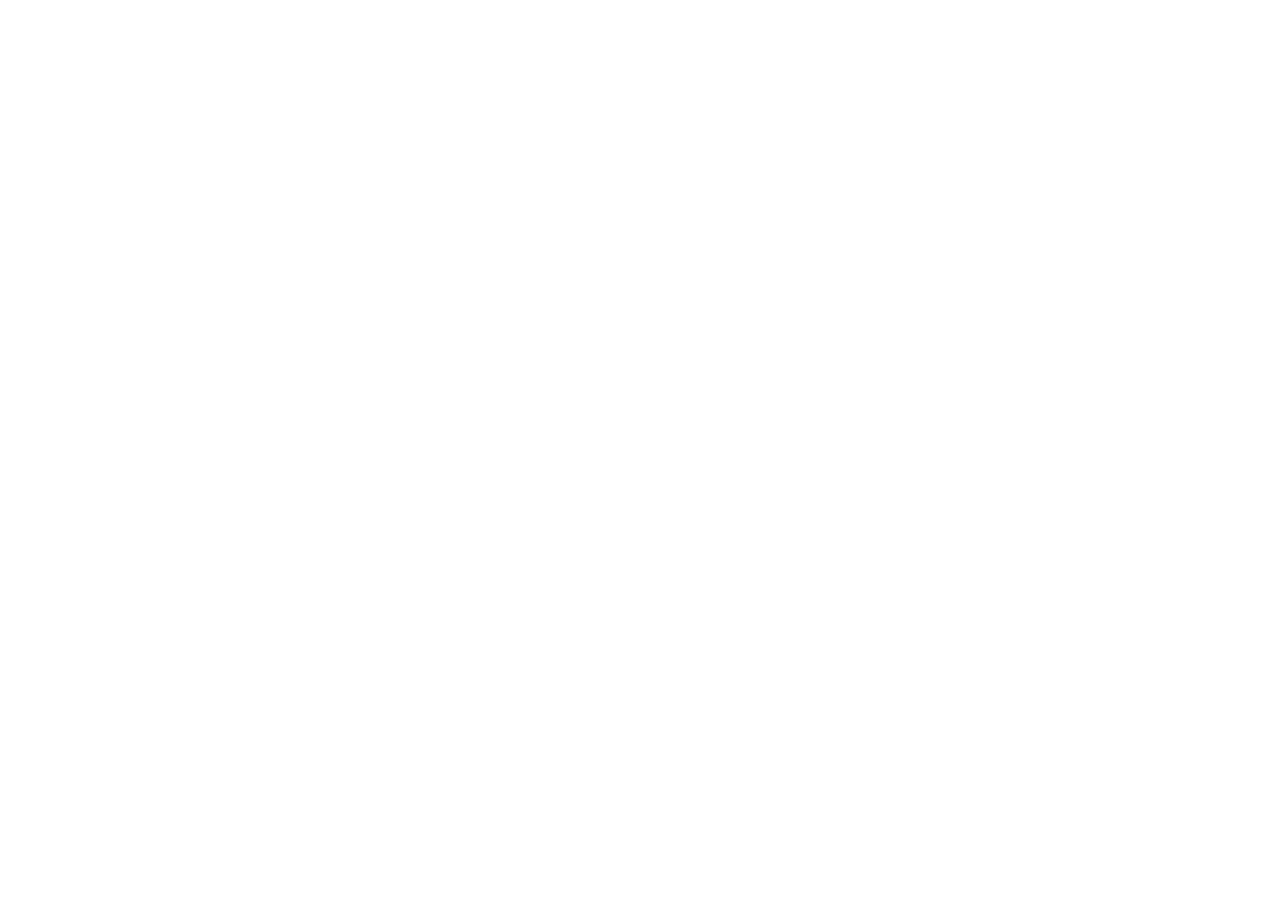
==== pages/detail.html @ 2c82b3c2 "Scaffold + Menu Pages Done" ====
<!DOCTYPE html>
<html lang="en">
<head>
    <meta charset="UTF-8">
    <meta name="viewport" content="width=device-width, initial-scale=1.0">
    <title>Aroma Bumi - Detail</title>

    <!-- Fonts -->
    <link href='https://fonts.googleapis.com/css?family=Lato:400,700' rel='stylesheet' type='text/css'>
</head>
<body>
    
</body>
</html>
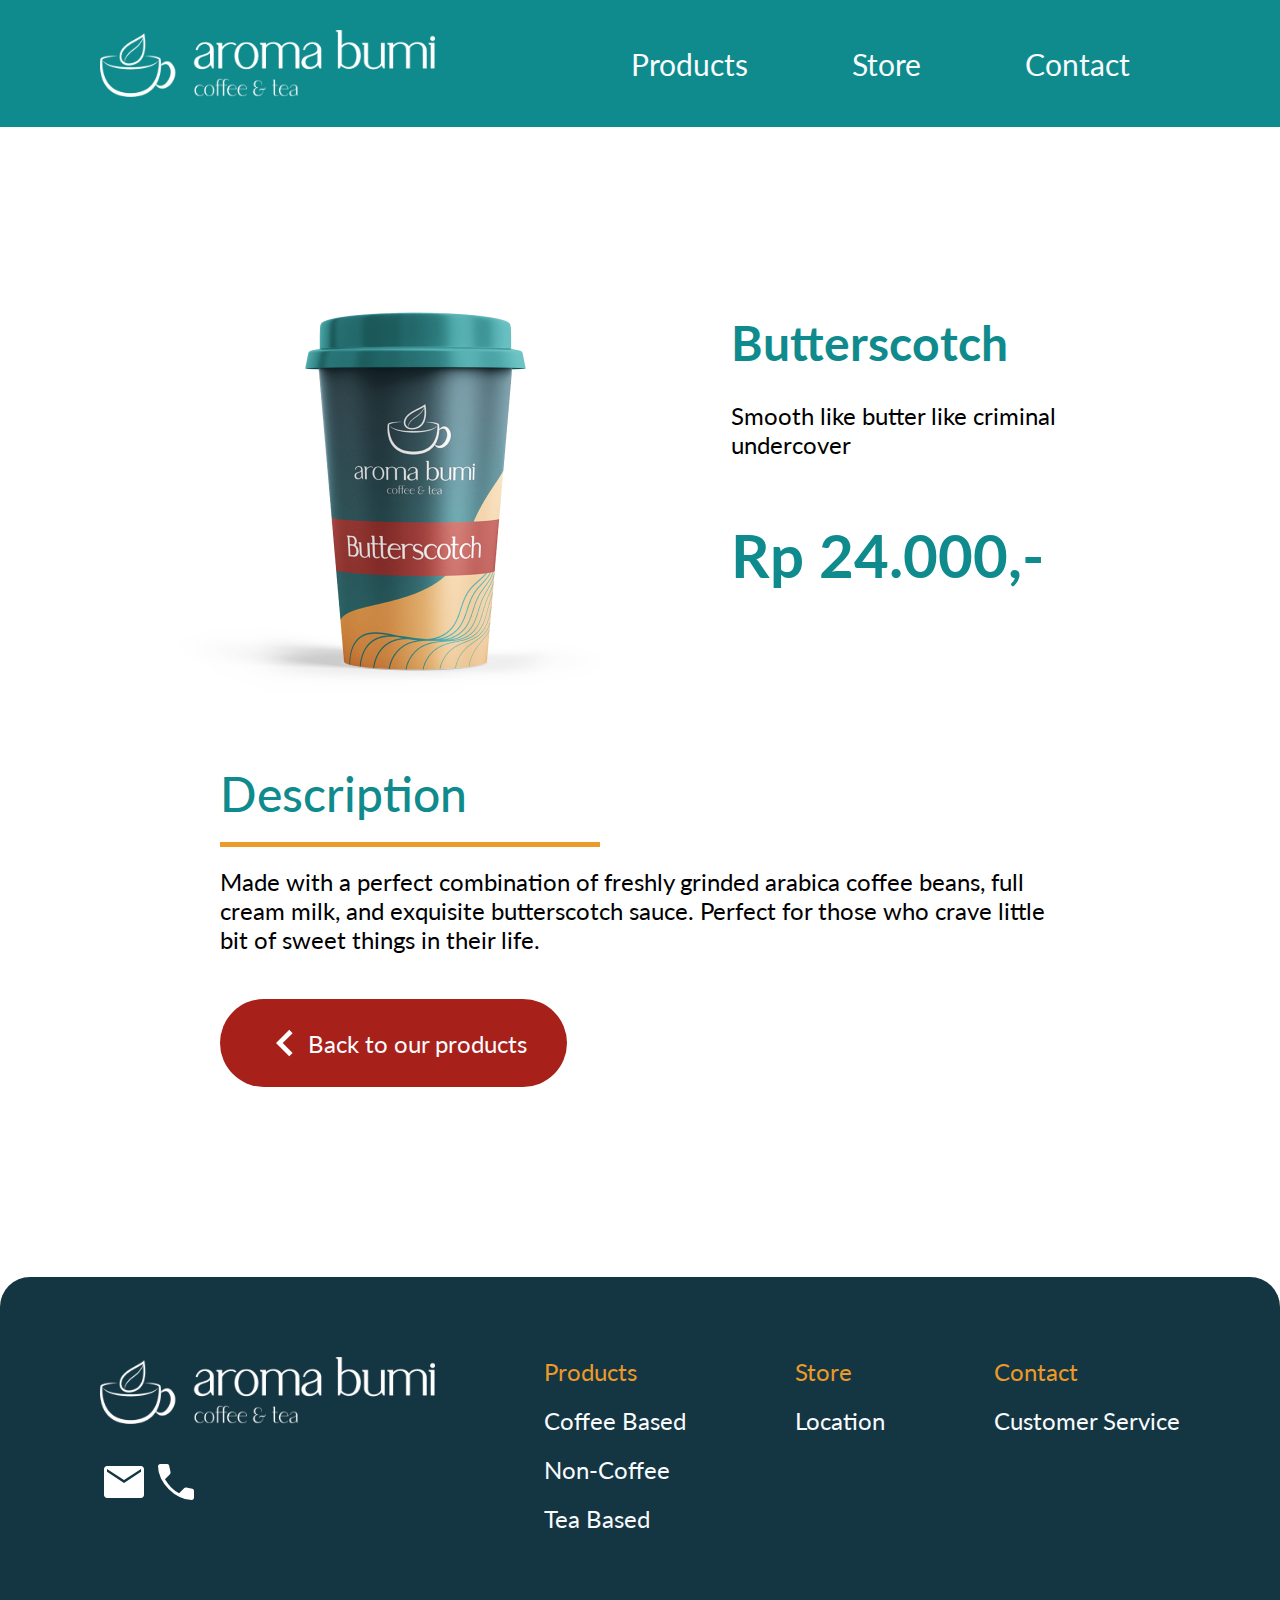
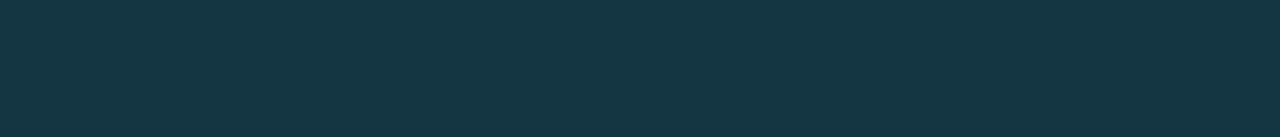
==== commit 5a1113b9: "detail page done" ====
--- a/pages/detail.html
+++ b/pages/detail.html
@@ -1,14 +1,89 @@
 <!DOCTYPE html>
 <html lang="en">
+
 <head>
     <meta charset="UTF-8">
     <meta name="viewport" content="width=device-width, initial-scale=1.0">
     <title>Aroma Bumi - Detail</title>
 
+    <!-- CSS -->
+    <link rel="stylesheet" href="../css/style.css">
+
     <!-- Fonts -->
     <link href='https://fonts.googleapis.com/css?family=Lato:400,700' rel='stylesheet' type='text/css'>
 </head>
+
 <body>
-    
+    <header>
+        <div class="container">
+            <ul>
+                <a class="logo" href="../pages/home.html"></a>
+                <div class="items-container">
+                    <a class="items" href="../pages/home.html">Products</a>
+                    <a class="items" href="../pages/home.html">Store</a>
+                    <a class="items" href="../pages/home.html">Contact</a>
+                </div>
+            </ul>
+        </div>
+    </header>
+
+    <div class="main">
+        <div class="container">
+            <div class="detail-menu">
+                <img src="../assets/butterscotch2.png">
+                <div>
+                    <h1 style="padding-bottom:30px">Butterscotch</h1>
+                    <p style="font-size: 24px; font-weight: 500px;">Smooth like butter like criminal undercover</p>
+
+                    <h1 style="font-size: 60px; padding: 60px 0px;">Rp 24.000,-</h1>
+                </div>
+            </div>
+
+            <div class="description-detail">
+                <h1 style="font-weight: 500;">Description</h1>
+                <div class="divider"></div>
+                <p style="font-size: 24px; font-weight: 400;">Made with a perfect combination of freshly grinded arabica
+                    coffee beans, full cream milk,
+                    and exquisite butterscotch sauce. Perfect for those who crave little bit of sweet things
+                    in their life.</p>
+
+                <a href="../pages/menu.html">
+                    <div class="button">
+                        <img src="../assets/Arrow.svg" style="filter: invert(1); rotate: 180deg;">
+                        <p style="font-size: 24px; font-weight: 400;">Back to our products</p>
+                    </div>
+                </a>
+            </div>
+        </div>
+    </div>
+    <footer>
+        <div class="container">
+            <div class="logo-container">
+                <a class="logo" href="../pages/home.html"></a>
+                <div style="gap: 27px; padding-top: 31px;">
+                    <img style="filter:invert(1)" src="../assets/MAIL ICON.svg">
+                    <img style="filter:invert(1)" src="../assets/PHONE ICON.svg">
+                </div>
+            </div>
+
+            <div class="links-container">
+                <a class="link" style="color:var(--accent)" href="../pages/home.html">Products</a>
+                <a class="link" href="../pages/home.html">Coffee Based</a>
+                <a class="link" href="../pages/home.html">Non-Coffee</a>
+                <a class="link" href="../pages/home.html">Tea Based</a>
+            </div>
+
+            <div class="links-container">
+                <a class="link" style="color:var(--accent)" href="../pages/home.html">Store</a>
+                <a class="link" href="../pages/home.html">Location</a>
+            </div>
+
+            <div class="links-container">
+                <a class="link" style="color:var(--accent)" href="../pages/home.html">Contact</a>
+                <a class="link" href="../pages/home.html">Customer Service</a>
+            </div>
+        </div>
+    </footer>
 </body>
+
 </html>--- a/css/style.css
+++ b/css/style.css
@@ -0,0 +1,264 @@
+:root {
+   --primary: #0F8B8D;
+   --secondary: #143642;
+   --accent: #EC9A29;
+   --button: #A8201A;
+   --background: #FFF;
+   --font-light: #F9FBFE;
+   --font-dark: #143642;
+}
+
+* {
+   margin: 0;
+   padding: 0;
+   box-sizing: border-box;
+   font-family: 'Lato', sans-serif;
+}
+
+ul {
+   list-style-type: none;
+   display: flex;
+   flex-direction: row;
+   justify-content: space-between;
+   align-items: center;
+}
+h1, h2, h3 {
+   color: var(--primary);
+}
+
+h1 {
+   font-size: 48px;
+   font-weight: 700;
+}
+
+a {
+   text-decoration: none;
+}
+
+.container {
+   width: 100%;
+   padding: 0 100px;
+}
+
+.main {
+   padding-top: 245px;
+}
+
+.pageTitle {
+   color: var(--primary);
+   font-size: 48px;
+   font-weight: 700;
+   padding-bottom: 40px;
+}
+
+/* Header */
+header {
+   background-color: var(--primary);
+   padding: 30px 0;
+   width: 100%;
+   position: fixed;
+}
+
+.logo {
+   content: url('../assets/Logo White.png');
+   width: 335px;
+   height: 67px;
+}
+
+.items {
+   color: var(--font-light);
+   font-size: 30px;
+   font-weight: 400;
+   padding: 50px;
+}
+
+.items:hover {
+   color: var(--accent);
+   transition: 0.5s;
+}
+
+/* Menu */
+.menu-container {
+   display: flex;
+   flex-direction: column;
+   text-align: center;
+}
+
+.menu-container p {
+   color: var(--font-dark);
+   font-size: 24px;
+   font-weight: 500;
+   padding-bottom: 40px;
+}
+
+.card-container {
+   display: flex;
+   flex-direction: column;
+   align-items: center;
+   gap: 20px;
+}
+
+.top-container,
+.bottom-container {
+   display: flex;
+   justify-content: center;
+   gap: 120px;
+   margin-bottom: 40px;
+   flex-wrap: wrap;
+}
+
+.card-container p {
+   padding: 0;
+   margin: 0;
+}
+
+.card-container .menu-title {
+   color: var(--font-light);
+   font-size: 20px;
+   font-weight: 700;
+}
+
+.card-container .menu-price {
+   color: var(--font-light);
+   font-size: 18px;
+   font-weight: 400;
+}
+
+.card {
+   background-image: url('../assets/Coffee Background.png');
+   border-radius: 20px;
+   padding: 15px;
+   width: 216px;
+   height: 200px;
+   text-align: center;
+}
+
+.card img {
+   width: 186px;
+   height: 140px;
+   top: 0;
+}
+
+
+/* Find Us */
+.findus-container {
+   display: flex;
+   flex-direction: column;
+   align-items: start;
+   padding: 0px 140px;
+}
+
+.findus-container h1 {
+   padding-bottom: 20px;
+}
+
+.detailMap p {
+   font-size: 24px;
+   font-weight: 400;
+}
+
+.detailBox {
+   width: 475px;
+   height: 200px;
+   border-radius: 20px;
+   border-style: solid;
+   border-width: 1px;
+   border-color: #D2D2D2;
+   padding: 20px 45px;
+   margin: 20px 0px;
+}
+
+.detailBox p {
+   font-size: 20px;
+   font-weight: 200;
+}
+
+.detailBox h2 {
+   font-size: 30px;
+   font-weight: 700;
+   margin-bottom: 20px;
+}
+
+.findus-wrapper img {
+   border-radius: 20px;
+}
+
+.findus-wrapper{
+   display: flex;
+   flex-direction: row;
+   justify-content: space-between;
+   align-items: center;
+   width: 100%;
+}
+
+/* Footer */
+footer .container {
+   display: flex;
+   flex-direction: row;
+   justify-content: space-between;
+   background-color: var(--secondary);
+   width: 100%;
+   height: 460px;
+   padding: 80px 100px;
+   border-top-left-radius: 30px;
+   border-top-right-radius: 30px;
+   margin-top: 100px;
+}
+
+.logo-container {
+   width: 335px;
+}
+
+.links-container {
+   display: flex;
+   flex-direction: column;
+   gap: 20px;
+}
+
+.links-container a {
+   color: var(--font-light);
+   font-size: 24px;
+   font-weight: 400;
+}
+
+.links-container a:hover {
+   color: var(--accent);
+   transition: 0.5s;
+}
+
+.detail-menu {
+   display: flex;
+   flex-direction: row;
+   align-items: center;
+}
+
+.description-detail {
+   padding: 45px 120px;
+}
+
+.description-detail .divider {
+   width: 380px;
+   height: 5px;
+   background-color: var(--accent);
+   margin: 20px 0px;
+}
+
+.button {
+   display: flex;
+   flex-direction: row;
+   align-items: center;
+   width: fit-content;
+   background-color: var(--button);
+   border-radius: 55px;
+   margin: 45px 0px;
+   padding: 20px 40px;
+   color: var(--font-light);
+}
+
+.button:hover {
+   background-color: var(--accent);
+   transition: 0.5s;
+}
+
+/* Responsive Smartphone */
+@media only screen and (max-width: 600px) {}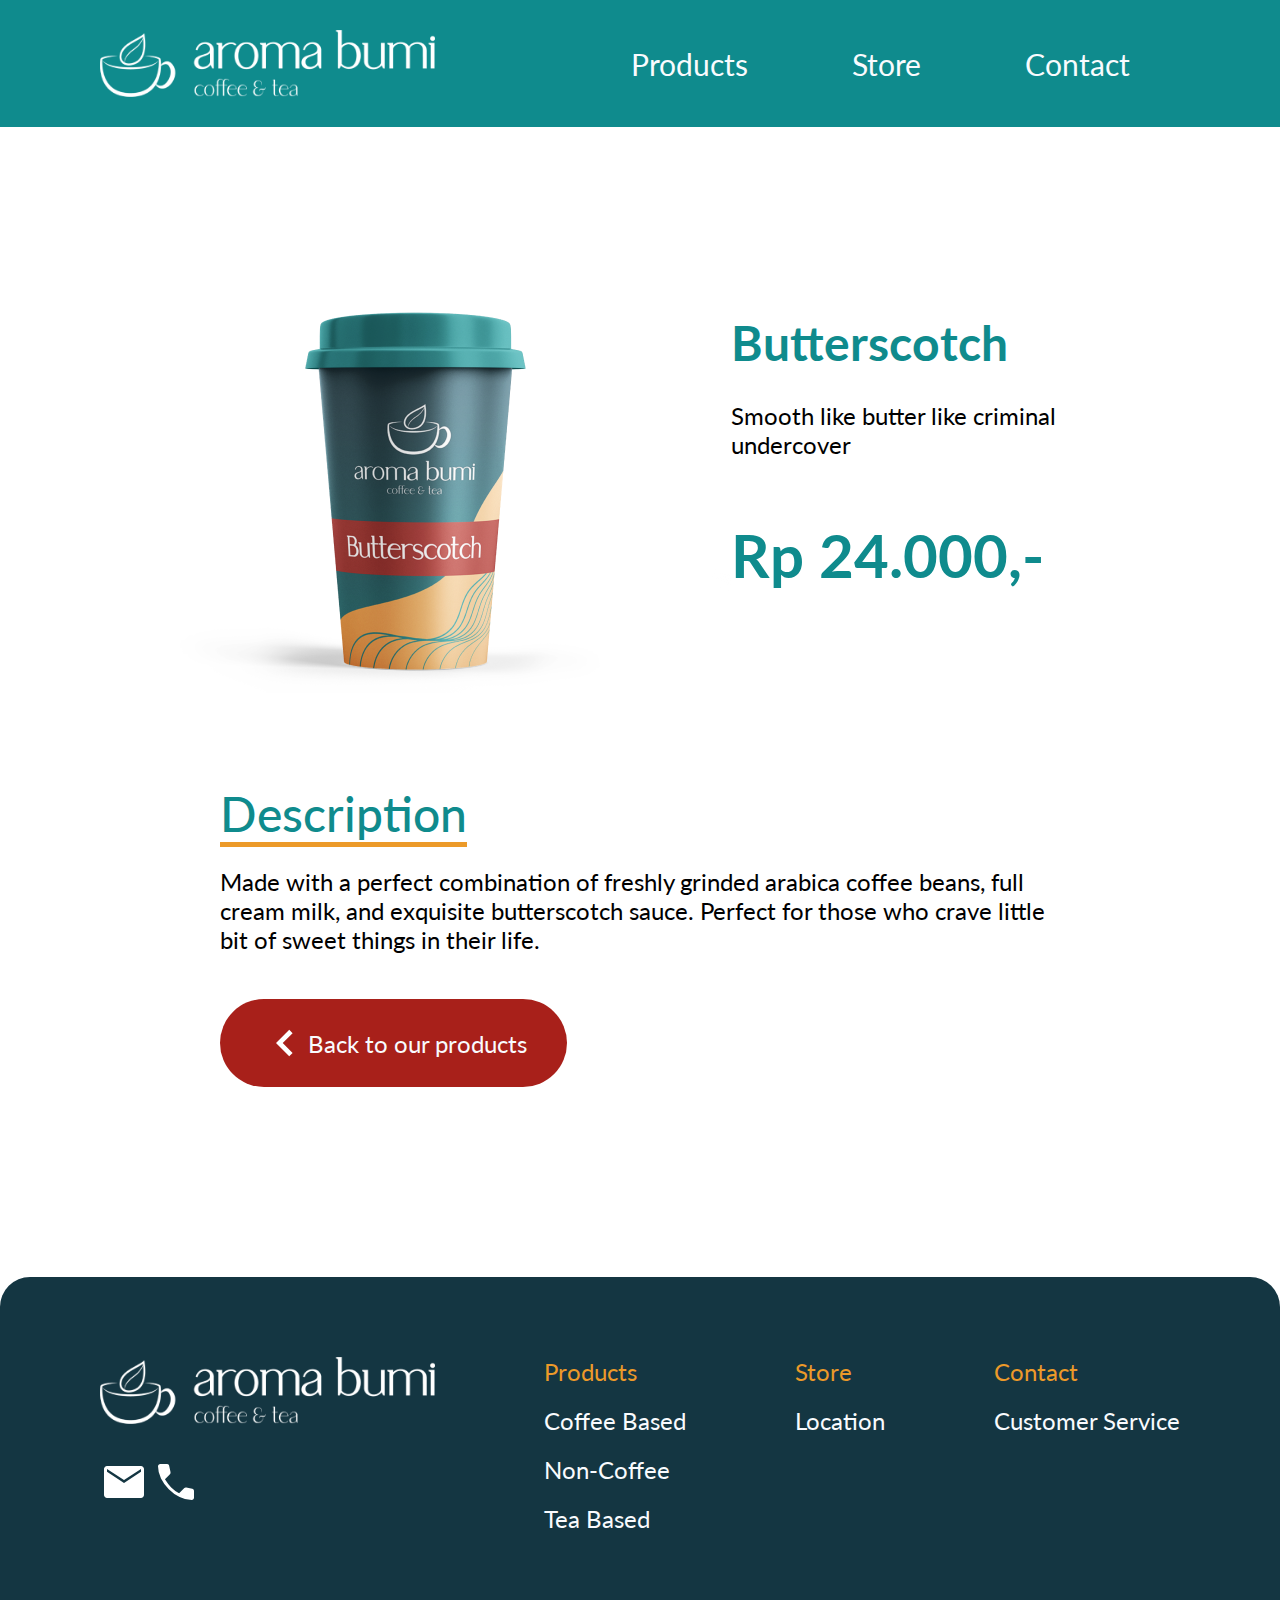
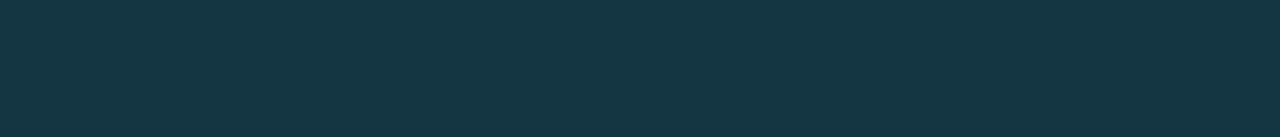
==== commit 991a4b75: "Home Page Done" ====
--- a/pages/detail.html
+++ b/pages/detail.html
@@ -40,8 +40,9 @@
             </div>
 
             <div class="description-detail">
-                <h1 style="font-weight: 500;">Description</h1>
-                <div class="divider"></div>
+                <div class="divider">
+                    <h1 style="font-weight: 500;">Description</h1>
+                </div>
                 <p style="font-size: 24px; font-weight: 400;">Made with a perfect combination of freshly grinded arabica
                     coffee beans, full cream milk,
                     and exquisite butterscotch sauce. Perfect for those who crave little bit of sweet things
--- a/css/style.css
+++ b/css/style.css
@@ -6,6 +6,7 @@
    --background: #FFF;
    --font-light: #F9FBFE;
    --font-dark: #143642;
+   --transparent-secondary: rgba(20, 54, 66, 0.7);
 }
 
 * {
@@ -15,6 +16,91 @@
    font-family: 'Lato', sans-serif;
 }
 
+/* Home Pages */
+.home-header {
+   position: relative;
+   width: 100%;
+   height: 100vh;
+   background: url('../assets/Coffe Header.png') no-repeat center center/cover;
+   background-color: grey;
+   display: flex;
+   flex-direction: column;
+   color: var(--font-light);
+   border-radius: 0px 0px 30px 30px;
+}
+
+.home-header::before {
+   content: "";
+   position: absolute;
+   top: 0;
+   left: 0;
+   width: 100%;
+   height: 100%;
+   background: var(--transparent-secondary);
+   border-radius: 0px 0px 30px 30px;
+}
+
+.header-container {
+   display: flex;
+   flex-direction: column;
+   align-items: center;
+   justify-content: center;
+   text-align: center;
+   padding: 180px 380px 0px 380px;
+}
+
+.headerHome {
+   font-size: 70px;
+   font-weight: 800;
+   color: var(--font-light);
+   letter-spacing: 1px;
+}
+
+.header2Home {
+   font-size: 36px;
+   font-weight: 400;
+   color: var(--font-light);
+}
+
+.home-wrapper {
+   display: flex;
+   flex-direction: row;
+   padding: 50px 180px;
+   justify-content: center;
+   align-items: center;
+   gap: 70px;
+}
+
+.home-wrapper p{
+   font-size: 24px;
+   font-weight: 400;
+}
+
+.home-img {
+   width: auto;
+   height: auto;
+   background-size: cover;
+   background-position: center;
+}
+
+.home-img img {
+   object-fit: cover;
+   border-radius: 30px;
+}
+
+.feed-row {
+   margin-top: 50px;
+   display: flex;
+   flex-direction: row;
+   justify-content: space-between;
+}
+
+.feed-row img{
+   width: 237px;
+   height: 237px;
+}
+
+/* Other Pages */
 ul {
    list-style-type: none;
    display: flex;
@@ -22,7 +108,10 @@
    justify-content: space-between;
    align-items: center;
 }
-h1, h2, h3 {
+
+h1,
+h2,
+h3 {
    color: var(--primary);
 }
 
@@ -42,6 +131,10 @@
 
 .main {
    padding-top: 245px;
+}
+
+.home-main {
+   padding-top:50px;
 }
 
 .pageTitle {
@@ -183,7 +276,7 @@
    border-radius: 20px;
 }
 
-.findus-wrapper{
+.findus-wrapper {
    display: flex;
    flex-direction: row;
    justify-content: space-between;
@@ -236,10 +329,9 @@
    padding: 45px 120px;
 }
 
-.description-detail .divider {
-   width: 380px;
-   height: 5px;
-   background-color: var(--accent);
+.divider {
+   width: max-content;
+   border-bottom: 5px solid var(--accent);
    margin: 20px 0px;
 }
 
@@ -260,5 +352,72 @@
    transition: 0.5s;
 }
 
+.help-wrapper {
+   display: flex;
+   flex-direction: column;
+   padding: 0px 260px 0px 260px;
+}
+
+form {
+   display: flex;
+   flex-direction: column;
+   width: 100%;
+   margin: 0 auto;
+   border: 2px solid #D2D2D2;
+   border-radius: 20px;
+   padding: 50px 100px;
+}
+
+.input-group {
+   display: flex;
+   flex-direction: row;
+   align-items: flex-start;
+}
+
+.input-group input,
+.input-group textarea {
+   display: flex;
+   width: 60%;
+   height: 71px;
+   border: 1px solid #ddd;
+   border-radius: 20px;
+   font-size: 16px;
+   padding: 20px 50px;
+   margin-bottom: 20px;
+   font-size: 24px;
+   font-weight: 400;
+}
+
+.input-group textarea {
+   height: 100px;
+   resize: vertical;
+}
+
+.input-group label {
+   display: block;
+   font-weight: bold;
+   margin-bottom: 5px;
+   width: 40%;
+   font-size: 30px;
+   font-weight: 700;
+}
+
+.button-container {
+   display: flex;
+   flex-direction: row;
+   justify-content: center;
+}
+
+.button-container button {
+   border: none;
+   width: 30%;
+   height: 71px;
+   padding: 20px 70px;
+   font-size: 24px;
+   font-weight: 700;
+   justify-content: center;
+}
+
+
 /* Responsive Smartphone */
 @media only screen and (max-width: 600px) {}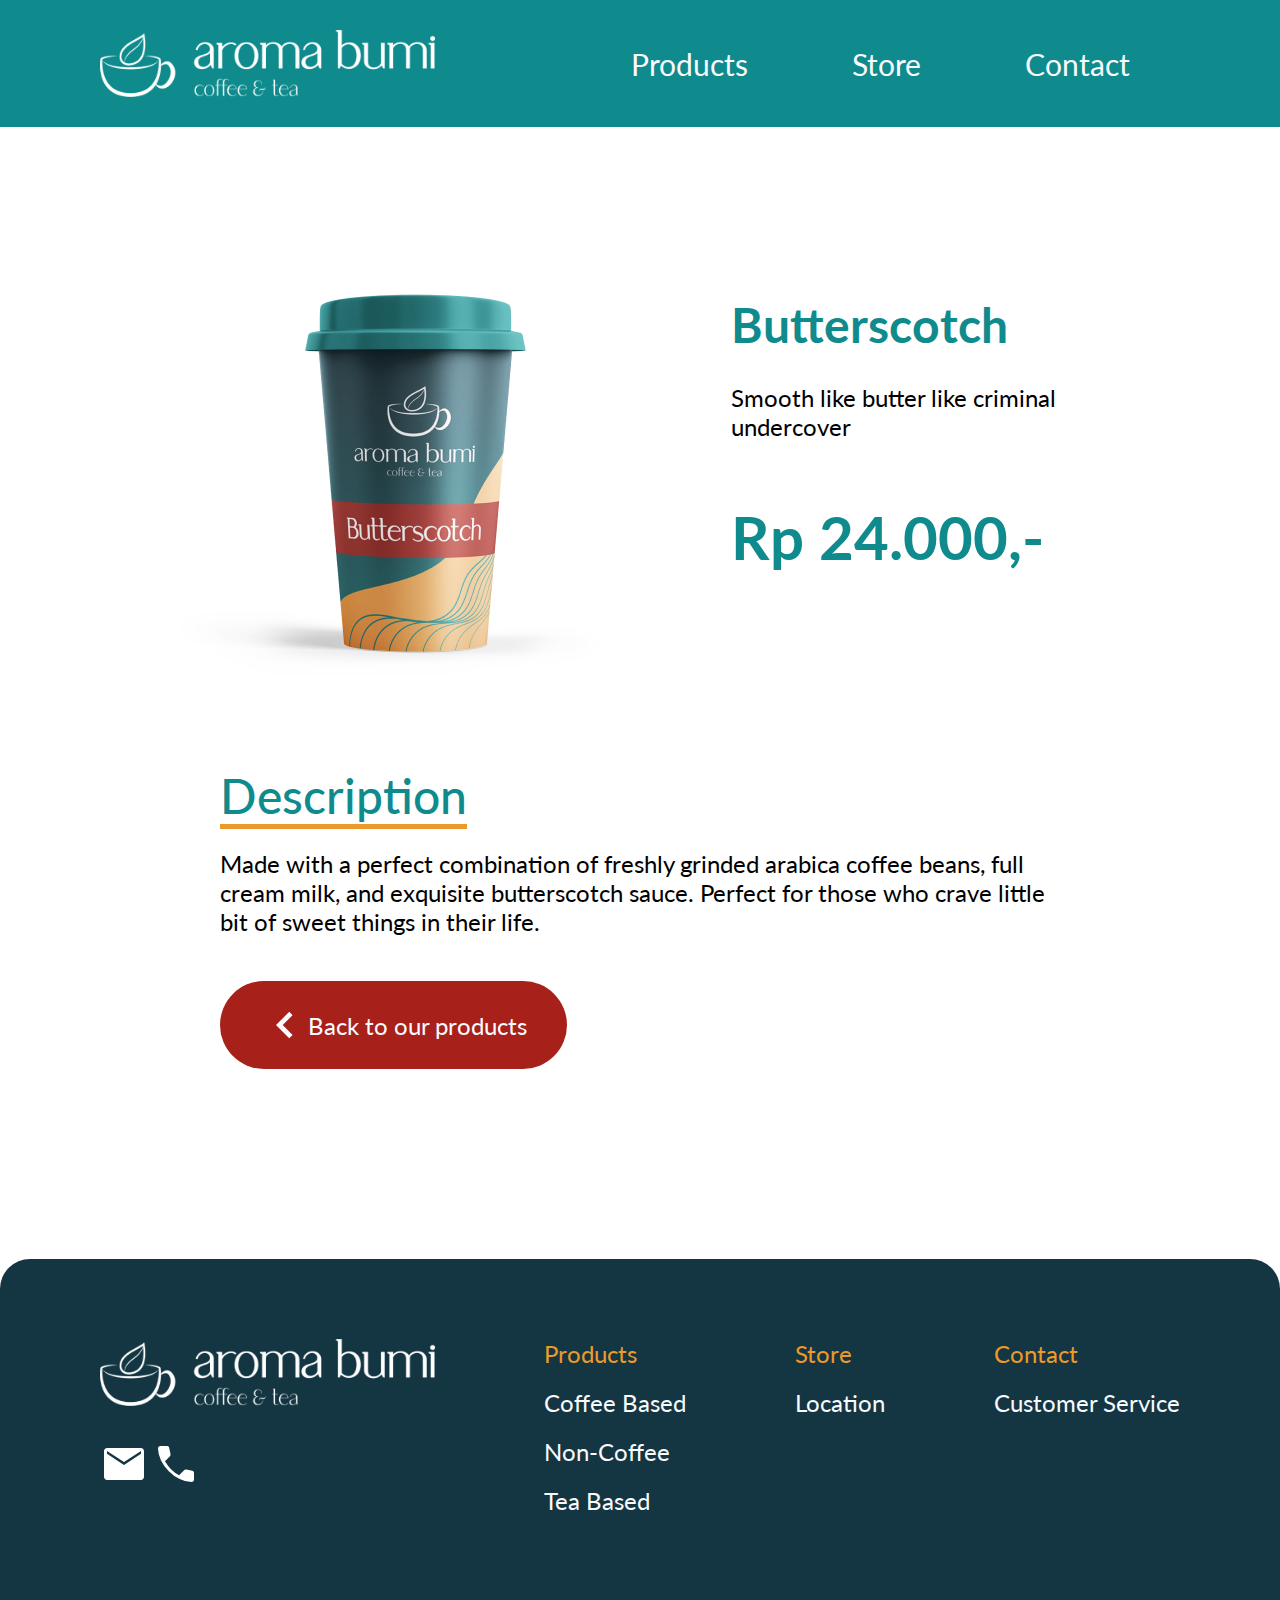
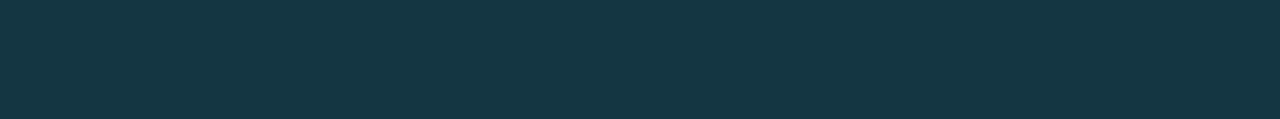
==== commit 7dface42: "Fix href for each page" ====
--- a/pages/detail.html
+++ b/pages/detail.html
@@ -19,9 +19,9 @@
             <ul>
                 <a class="logo" href="../pages/home.html"></a>
                 <div class="items-container">
-                    <a class="items" href="../pages/home.html">Products</a>
-                    <a class="items" href="../pages/home.html">Store</a>
-                    <a class="items" href="../pages/home.html">Contact</a>
+                    <a class="items" href="../pages/menu.html">Products</a>
+                    <a class="items" href="../pages/findus.html">Store</a>
+                    <a class="items" href="../pages/help.html">Contact</a>
                 </div>
             </ul>
         </div>
@@ -32,10 +32,10 @@
             <div class="detail-menu">
                 <img src="../assets/butterscotch2.png">
                 <div>
-                    <h1 style="padding-bottom:30px">Butterscotch</h1>
-                    <p style="font-size: 24px; font-weight: 500px;">Smooth like butter like criminal undercover</p>
+                    <h1>Butterscotch</h1>
+                    <p>Smooth like butter like criminal undercover</p>
 
-                    <h1 style="font-size: 60px; padding: 60px 0px;">Rp 24.000,-</h1>
+                    <h1 class="price">Rp 24.000,-</h1>
                 </div>
             </div>
 
@@ -43,7 +43,7 @@
                 <div class="divider">
                     <h1 style="font-weight: 500;">Description</h1>
                 </div>
-                <p style="font-size: 24px; font-weight: 400;">Made with a perfect combination of freshly grinded arabica
+                <p>Made with a perfect combination of freshly grinded arabica
                     coffee beans, full cream milk,
                     and exquisite butterscotch sauce. Perfect for those who crave little bit of sweet things
                     in their life.</p>
@@ -51,7 +51,7 @@
                 <a href="../pages/menu.html">
                     <div class="button">
                         <img src="../assets/Arrow.svg" style="filter: invert(1); rotate: 180deg;">
-                        <p style="font-size: 24px; font-weight: 400;">Back to our products</p>
+                        <p>Back to our products</p>
                     </div>
                 </a>
             </div>
@@ -61,27 +61,27 @@
         <div class="container">
             <div class="logo-container">
                 <a class="logo" href="../pages/home.html"></a>
-                <div style="gap: 27px; padding-top: 31px;">
+                <div class="icon">
                     <img style="filter:invert(1)" src="../assets/MAIL ICON.svg">
                     <img style="filter:invert(1)" src="../assets/PHONE ICON.svg">
                 </div>
             </div>
 
             <div class="links-container">
-                <a class="link" style="color:var(--accent)" href="../pages/home.html">Products</a>
-                <a class="link" href="../pages/home.html">Coffee Based</a>
-                <a class="link" href="../pages/home.html">Non-Coffee</a>
-                <a class="link" href="../pages/home.html">Tea Based</a>
+                <a class="link" style="color:var(--accent)" href="../pages/menu.html">Products</a>
+                <a class="link" id="link-item" href="../pages/menu.html">Coffee Based</a>
+                <a class="link" id="link-item" href="../pages/menu.html">Non-Coffee</a>
+                <a class="link" id="link-item" href="../pages/menu.html">Tea Based</a>
             </div>
 
             <div class="links-container">
-                <a class="link" style="color:var(--accent)" href="../pages/home.html">Store</a>
-                <a class="link" href="../pages/home.html">Location</a>
+                <a class="link" style="color:var(--accent)" href="../pages/findus.html">Store</a>
+                <a class="link" id="link-item" href="../pages/findus.html">Location</a>
             </div>
 
             <div class="links-container">
-                <a class="link" style="color:var(--accent)" href="../pages/home.html">Contact</a>
-                <a class="link" href="../pages/home.html">Customer Service</a>
+                <a class="link" style="color:var(--accent)" href="../pages/help.html">Contact</a>
+                <a class="link" id="link-item" href="../pages/help.html">Customer Service</a>
             </div>
         </div>
     </footer>
--- a/css/style.css
+++ b/css/style.css
@@ -19,10 +19,8 @@
 /* Home Pages */
 .home-header {
    position: relative;
-   width: 100%;
    height: 100vh;
    background: url('../assets/Coffe Header.png') no-repeat center center/cover;
-   background-color: grey;
    display: flex;
    flex-direction: column;
    color: var(--font-light);
@@ -50,6 +48,7 @@
 }
 
 .headerHome {
+   margin-top: 120px;
    font-size: 70px;
    font-weight: 800;
    color: var(--font-light);
@@ -68,10 +67,39 @@
    padding: 50px 180px;
    justify-content: center;
    align-items: center;
-   gap: 70px;
-}
-
-.home-wrapper p{
+   column-gap: 70px;
+}
+
+.home-wrapperReverse {
+   display: flex;
+   flex-direction: row-reverse;
+   padding: 50px 180px;
+   justify-content: center;
+   align-items: center;
+   column-gap: 70px;
+}
+
+.home-wrapper,
+.home-wrapperReverse {
+   opacity: 0;
+   transition: all 0.8s ease-out;
+}
+
+.home-wrapper {
+   transform: translateX(50px);
+}
+
+.home-wrapperReverse {
+   transform: translateX(-50px);
+}
+
+.home-wrapper.animate,
+.home-wrapperReverse.animate {
+   opacity: 1;
+   transform: translateX(0);
+}
+
+.home-wrapper p {
    font-size: 24px;
    font-weight: 400;
 }
@@ -88,16 +116,44 @@
    border-radius: 30px;
 }
 
+#feed1 {
+   width: 335px;
+   height: 460px;
+}
+
+#feed2 {
+   width: 335px;
+   height: 335px;
+}
+
+#feed3 {
+   width: 453px;
+   height: 453px;
+}
+
 .feed-row {
    margin-top: 50px;
+   gap: 120px;
    display: flex;
    flex-direction: row;
    justify-content: space-between;
 }
 
-.feed-row img{
+.feed-row img {
    width: 237px;
    height: 237px;
+}
+
+.feedTitle {
+   width: max-content;
+   font-size: 48px;
+   font-weight: 800;
+}
+
+.feedTitle::after {
+   content: " @aroma_bumi!";
+   color: var(--accent);
+   text-decoration: underline;
 }
 
 /* Other Pages */
@@ -130,11 +186,11 @@
 }
 
 .main {
-   padding-top: 245px;
+   padding-top: 100px;
 }
 
 .home-main {
-   padding-top:50px;
+   padding-top: 50px;
 }
 
 .pageTitle {
@@ -149,7 +205,6 @@
    background-color: var(--primary);
    padding: 30px 0;
    width: 100%;
-   position: fixed;
 }
 
 .logo {
@@ -175,6 +230,7 @@
    display: flex;
    flex-direction: column;
    text-align: center;
+   align-items: center;
 }
 
 .menu-container p {
@@ -185,19 +241,37 @@
 }
 
 .card-container {
-   display: flex;
-   flex-direction: column;
-   align-items: center;
-   gap: 20px;
-}
-
-.top-container,
-.bottom-container {
-   display: flex;
-   justify-content: center;
-   gap: 120px;
-   margin-bottom: 40px;
-   flex-wrap: wrap;
+   display: grid;
+   grid-template-columns: repeat(3, 1fr);
+   column-gap: 120px;
+   row-gap: 40px;
+   margin: 0 auto;
+}
+
+.card-container a{
+   transition: all 0.4s ease-in-out;
+   transform: scale(1) translateY(0);
+
+   .card .menu-price, .card .menu-title {
+      transition: all 0.4s ease-in-out;
+      transform: scale(1) translateY(0);
+   }
+
+   .card img {
+      transition: all 0.4s ease-in-out;
+      transform: scale(1) translateY(0);
+   }
+}
+
+.card-container a:hover {
+   transform: scale(1.1);
+
+   .card .menu-price, .card .menu-title {
+      transform: translateY(140px);
+   }
+   .card img {
+      transform: scale(1.2) translateY(-50px);
+   }
 }
 
 .card-container p {
@@ -219,10 +293,12 @@
 
 .card {
    background-image: url('../assets/Coffee Background.png');
+   background-repeat: no-repeat;
+   background-size: cover;
    border-radius: 20px;
    padding: 15px;
    width: 216px;
-   height: 200px;
+   height: 216px;
    text-align: center;
 }
 
@@ -238,21 +314,26 @@
    display: flex;
    flex-direction: column;
    align-items: start;
-   padding: 0px 140px;
+   padding: 0px 100px;
 }
 
 .findus-container h1 {
    padding-bottom: 20px;
 }
 
-.detailMap p {
+.detail-findus p {
    font-size: 24px;
    font-weight: 400;
 }
 
+.detail-findus {
+   display: flex;
+   flex-direction: column;
+}
+
 .detailBox {
-   width: 475px;
-   height: 200px;
+   width: 90%;
+   height: auto;
    border-radius: 20px;
    border-style: solid;
    border-width: 1px;
@@ -270,6 +351,7 @@
    font-size: 30px;
    font-weight: 700;
    margin-bottom: 20px;
+   color: var(--font-dark);
 }
 
 .findus-wrapper img {
@@ -279,7 +361,7 @@
 .findus-wrapper {
    display: flex;
    flex-direction: row;
-   justify-content: space-between;
+
    align-items: center;
    width: 100%;
 }
@@ -302,13 +384,18 @@
    width: 335px;
 }
 
+.icon {
+   gap: 27px;
+   padding-top: 31px;
+}
+
 .links-container {
    display: flex;
    flex-direction: column;
    gap: 20px;
 }
 
-.links-container a {
+.links-container .link {
    color: var(--font-light);
    font-size: 24px;
    font-weight: 400;
@@ -325,8 +412,27 @@
    align-items: center;
 }
 
+.detail-menu h1 {
+   padding-bottom: 30px;
+}
+
+.detail-menu p {
+   font-size: 24px;
+   font-weight: 500px;
+}
+
+.detail-menu .price {
+   font-size: 60px;
+   padding: 60px 0px;
+}
+
 .description-detail {
    padding: 45px 120px;
+}
+
+.description-detail p {
+   font-size: 24px;
+   font-weight: 400;
 }
 
 .divider {
@@ -339,6 +445,7 @@
    display: flex;
    flex-direction: row;
    align-items: center;
+   justify-content: center;
    width: fit-content;
    background-color: var(--button);
    border-radius: 55px;
@@ -418,6 +525,309 @@
    justify-content: center;
 }
 
-
-/* Responsive Smartphone */
-@media only screen and (max-width: 600px) {}+/* Responsive Tablet and Smartphone */
+@media only screen and (max-width:600px) {
+   header {
+      flex-direction: column;
+      position: absolute;
+   }
+
+   h1 {
+      font-size: 5vh;
+   }
+
+   .container {
+      padding: 0px 30px;
+   }
+
+   .pageTitle {
+      font-size: 5vh;
+      font-weight: 700;
+      padding-bottom: 20px;
+   }
+
+   a {
+      font-size: 3vh;
+   }
+
+   header .container {
+      padding: 0px !important;
+   }
+
+   .logo {
+      width: 25vh;
+      height: 5vh;
+   }
+
+   ul {
+      flex-direction: column;
+      padding: 0px 40px;
+      align-items: flex-start;
+   }
+
+   .items-container {
+      width: 100%;
+      display: flex;
+      justify-content: space-around;
+      padding-top: 20px
+   }
+
+   .items {
+      font-size: 3vh;
+      padding: 0px
+   }
+
+   .menu-container p {
+      font-size: 2.5vh;
+   }
+
+   .main {
+      padding-top: 180px;
+   }
+
+   .card-container {
+      grid-template-columns: repeat(2, 1fr);
+      column-gap: 10px;
+      row-gap: 20px;
+   }
+
+   .card {
+      width: 135px;
+      height: 135px;
+      padding: 13px;
+   }
+
+   .card-container .menu-title {
+      font-size: 15px;
+   }
+
+   .card-container .menu-price {
+      font-size: 12px;
+   }
+
+   .card img {
+      width: 110px;
+      height: 90px;
+   }
+
+   footer .container {
+      flex-direction: column;
+      width: 100%;
+      margin-top: 50px;
+      padding: 20px 30px;
+   }
+
+   .logo-container {
+      display: flex;
+      flex-direction: row;
+      width: 100%;
+      justify-content: space-between;
+   }
+
+   .icon {
+      display: flex;
+      gap: 17px;
+      padding-top: 0px;
+   }
+
+   .icon img {
+      width: 40px;
+      height: 40px;
+   }
+
+   .links-container .link {
+      font-size: 3vh;
+   }
+
+   #link-item {
+      padding-left: 30px;
+   }
+
+   .detail-menu {
+      flex-direction: column;
+   }
+
+   .detail-menu img {
+      width: 55vh;
+      height: 40vh;
+   }
+
+   .detail-menu h1 {
+      font-size: 4vh;
+      padding-bottom: 10px;
+   }
+
+   .detail-menu p {
+      font-size: 2.5vh;
+   }
+
+   .detail-menu .price {
+      font-size: 6vh;
+      padding: 10px 0px;
+   }
+
+   .description-detail {
+      padding: 0px 20px;
+   }
+
+   .description-detail p {
+      font-size: 2vh;
+   }
+
+   .button {
+      font-size: 1.6vh;
+      width: fit-content;
+      padding: 10px 20px;
+      margin: 28px 0px 0px 0px;
+   }
+
+   .button img {
+      width: 4vh;
+   }
+
+   .findus-container {
+      padding: 0px 30px;
+   }
+
+   .findus-container h1 {
+      padding: 10px 0px;
+   }
+
+   .findus-wrapper {
+      flex-direction: column-reverse;
+   }
+
+   .findus-wrapper img {
+      width: 44vh;
+      height: auto;
+      padding-top: 0px !important;
+   }
+
+   .detail-findus {
+      width: 100%;
+   }
+
+   .detail-findus p {
+      font-size: 2vh;
+   }
+
+   .detailBox {
+      width: fit-content;
+      height: auto;
+      padding: 20px 24px;
+   }
+
+   .detailBox h2 {
+      font-size: 4vh;
+   }
+
+   .help-wrapper {
+      padding: 0px;
+   }
+
+   form {
+      padding: 30px 20px;
+   }
+
+   .input-group {
+      flex-direction: column;
+   }
+
+   .input-group label {
+      font-size: 3vh;
+   }
+
+   .input-group input,
+   .input-group textarea {
+      font-size: 3vh;
+      width: 100%;
+      height: auto;
+      padding: 10px;
+      border-radius: 5px;
+   }
+
+   .button-container button {
+      margin: 20px;
+   }
+
+   .home-header {
+      height: 70vh;
+   }
+
+   .header-container {
+      padding: 80px 0px;
+   }
+
+   .headerHome {
+      margin-top: 0px;
+      font-size: 5.6vh;
+   }
+
+   .header2Home {
+      font-size: 3vh;
+   }
+
+   .home-wrapper,
+   .home-wrapperReverse {
+      flex-direction: column;
+      padding: 20px 0px;
+   }
+
+   .home-img img {
+      border-radius: 10px;
+   }
+
+   #feed1 {
+      width: 155px;
+      height: 212px;
+   }
+
+   #feed2 {
+      width: 155px;
+      height: 155px;
+   }
+
+   #feed3 {
+      width: 155px;
+      height: 155px;
+   }
+
+   .home-wrapper p {
+      font-size: 3vh;
+   }
+
+   .feed-row {
+      gap: 0px;
+      margin-top: 20px;
+   }
+
+   .feed-row img {
+      width: 30%;
+      height: 30%;
+   }
+
+   .feedTitle {
+      font-size: 3.5vh;
+      text-align: center;
+   }
+
+   .feedTitle::after {
+      content: " @aroma_bumi!";
+      color: var(--accent);
+      text-decoration: underline;
+      display: block;
+      font-size: 3.5vh;
+   }
+
+   .card-container a:hover {
+      transform: scale(1.1);
+   
+      .card .menu-price, .card .menu-title {
+         transform: translateY(80px);
+      }
+      .card img {
+         transform: scale(1.2) translateY(-40px);
+      }
+   }
+   
+}